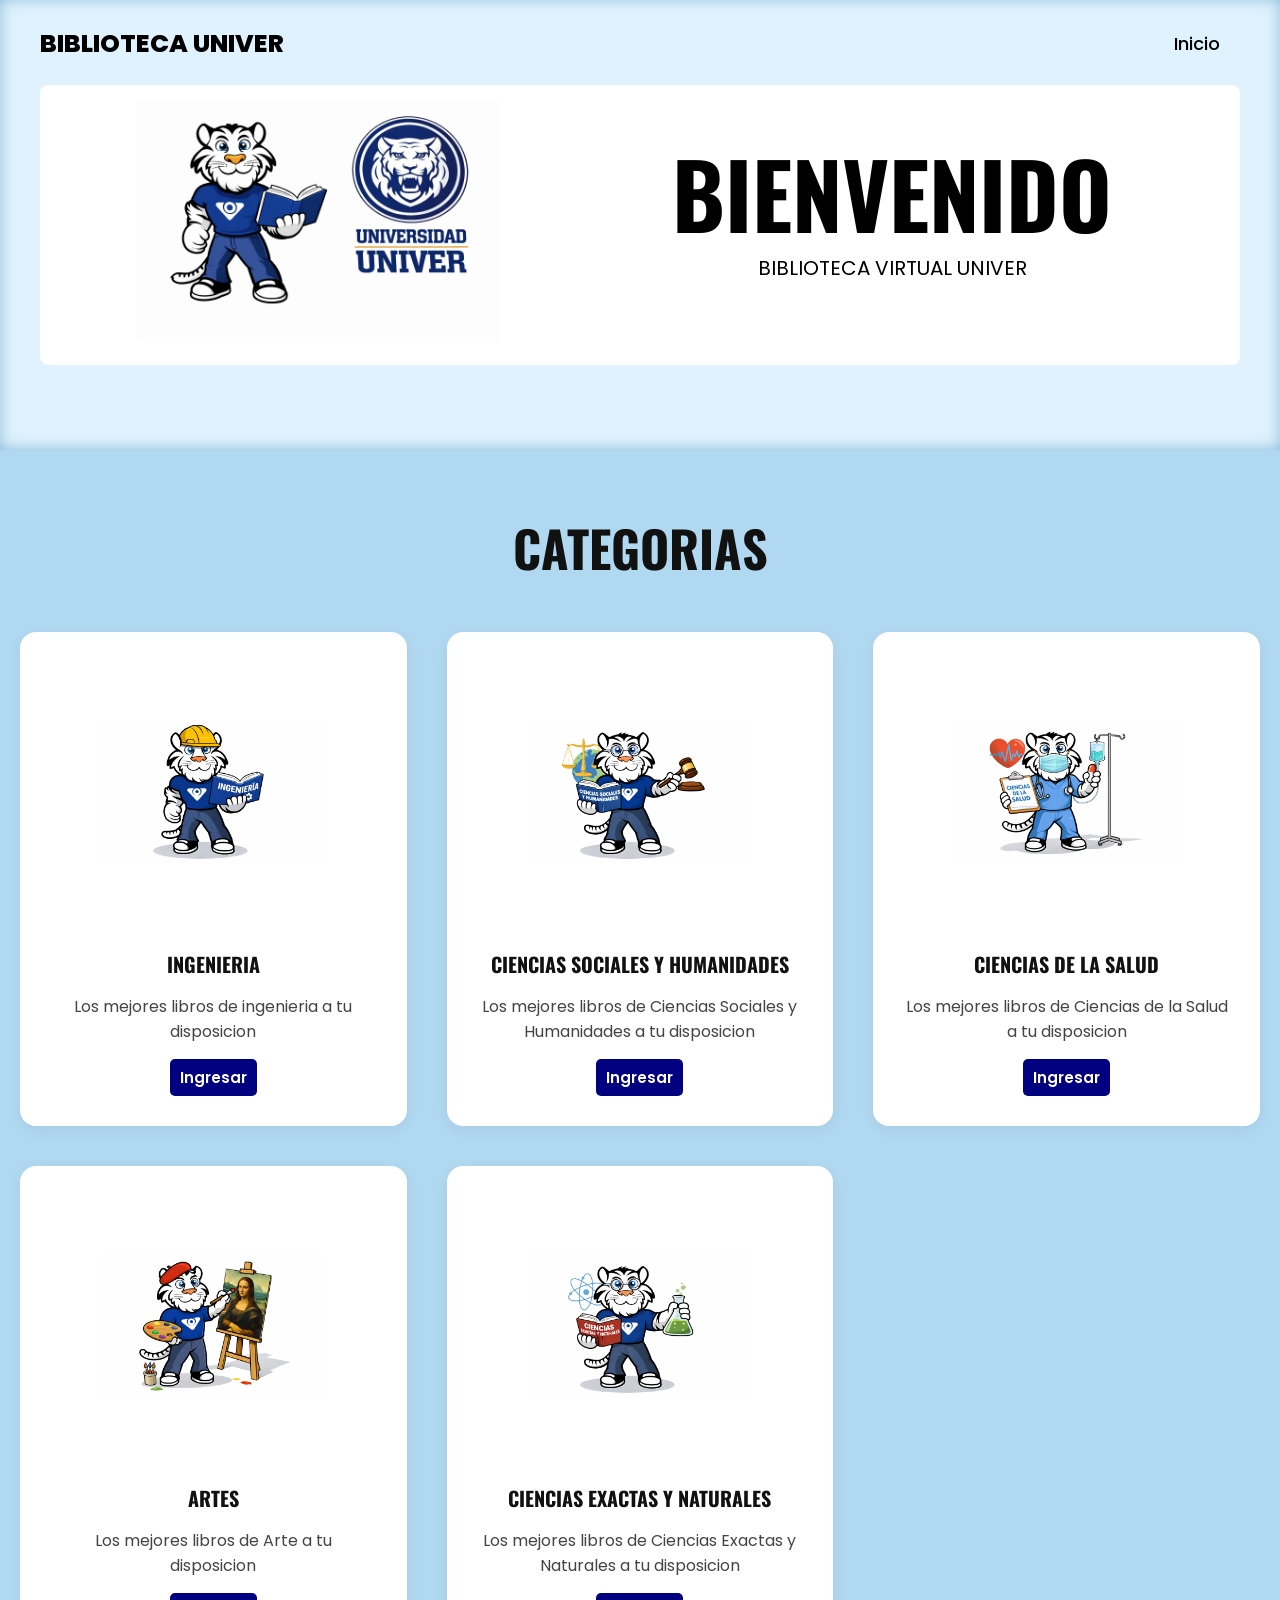
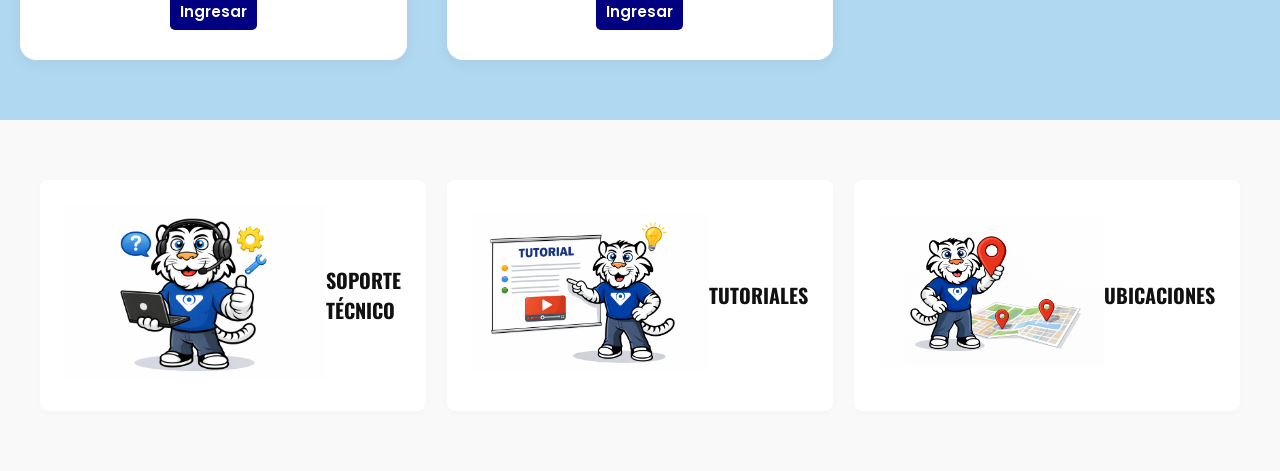
==== index.html @ adbd1c43 "cambio de carpetas" ====
<!DOCTYPE html>
<html lang="es">
<head>
    <meta charset="UTF-8">
    <meta http-equiv="X-UA-Compatible" content="IE=edge">
    <meta name="viewport" content="width=device-width, initial-scale=1.0">
    <title>Biblioteca Virtual Univer</title>
    <link rel="stylesheet" href="style.css">
</head>
<body>

    <header class="header">

       <div class="menu container"> 
             <a href="#" class="logo">Biblioteca Univer</a>
             <input type="checkbox" id="menu" />
             <label for="menu"></label>
            <nav class="navbar">
                <ul>
                    <li><a href="index.html">Inicio</a></li>
                </ul>
            </nav>
         </div>

         <div class="header-content container">
             <div class="header-img">
                <img src="images/right.jpeg" alt="">
             </div>  
             <div class="header-txt">
                    <h1>Bienvenido</h1>
                    <p>Biblioteca Virtual Univer</p>
             </div>
         </div>
    </header>

    <main class="products-container" id="lista-1">

        <h2>Categorias</h2>

        <div class="product-content">

            <div class="product">
                <img src="images/1.png">
                <div class="product-txt">
                    <h3>Ingenieria</h3>
                    <p>Los mejores libros de ingenieria a tu disposicion</p>
                    <a href="bibliotecaUniver/Ingenieria/index.html" class="agregar-carrito btn-2" data-id="1">Ingresar</a>
                </div>
            </div>
            <div class="product">
                <img src="images/2.png">
                <div class="product-txt">
                    <h3>Ciencias Sociales y Humanidades</h3>
                    <p>Los mejores libros de Ciencias Sociales y Humanidades a tu disposicion</p>                   
                    <a href="bibliotecaUniver/Humanidades/index.html" class="agregar-carrito btn-2" data-id="2">Ingresar</a>
                </div>
            </div>
            <div class="product">
                <img src="images/3.png">
                <div class="product-txt">
                    <h3>Ciencias de la Salud</h3>
                    <p>Los mejores libros de Ciencias de la Salud a tu disposicion</p>                   
                    <a href="bibliotecaUniver/Salud/index.html" class="agregar-carrito btn-2" data-id="3">Ingresar</a>
                </div>
            </div>
            <div class="product">
                <img src="images/4.png">
                <div class="product-txt">
                    <h3>Artes</h3>
                    <p>Los mejores libros de Arte a tu disposicion</p>                   
                    <a href="bibliotecaUniver/Artes/index.html" class="agregar-carrito btn-2" data-id="4">Ingresar</a>
                </div>
            </div>
            <div class="product">
                <img src="images/5.png">
                <div class="product-txt">
                    <h3>Ciencias Exactas y Naturales</h3>
                    <p>Los mejores libros de Ciencias Exactas y Naturales a tu disposicion</p>
                    
                    <a href="./bibliotecaUniver/Ciencias Naturales/index.html" class="agregar-carrito btn-2" data-id="5">Ingresar</a>
                </div>
            </div>

        </div>

    </main>

    <section class="icons container">

        <div class="icon-1">
            <div class="icon-img">
                <img src="images/i1.png" alt="">

            </div>
        <div class="icon-txt">
            <h3>Soporte Técnico</h3>
            <p>              
            </p>
        </div>

        </div>

         <div class="icon-1">
            <div class="icon-img">
                <img src="images/i2.png" alt="">

            </div>
        <div class="icon-txt">
            <h3>Tutoriales</h3>
            <p>
            </p>
        </div>

        </div>

         <div class="icon-1">
            <div class="icon-img">
                <img src="images/i3.png" alt="">

            </div>
        <div class="icon-txt">
            <h3>Ubicaciones</h3>
            <p>
            </p>
        </div>

        </div>

    </section>
   
    
    <script src="script.js"></script>
</body>
</html>
---- style.css ----
@import url('https://fonts.googleapis.com/css2?family=Oswald:wght@300;400;700&family=Poppins:ital,wght@0,100;0,200;0,300;0,400;0,500;0,600;0,700;0,800;0,900;1,100;1,200;1,300;1,400;1,500;1,600;1,700;1,800;1,900&display=swap');

* {
    margin: 0;
    padding: 0;
    box-sizing: border-box;
    text-decoration: none;
    list-style: none;
}

:root {
    --fondo: #dff2fd;
    --fondoacent: #b0d8f0;
}

body {
    font-family: 'Poppins', sans-serif;
    background-color: #f9f9f9;
}

img {
    max-width: 100%;
    height: auto;
}

.container {
    max-width: 1200px;
    margin: 0 auto;
    padding: 0 20px; /* Previene que el contenido toque los bordes físicos en pantallas medianas */
}

h2 {
    padding-bottom: 8px;
}

/* ==========================================================================
   HEADER & NAVBAR
   ========================================================================== */
.header {
    display: flex;
    align-items: center;
    min-height: 50vh;
    background-color: var(--fondo);
    padding: 70px 0;
    box-shadow: inset 0px -1px 15px 0px #8dbedb;
    position: relative;
}

.menu {
    position: absolute;
    top: 0;
    left: 0;
    right: 0;
    display: flex;
    align-items: center;
    justify-content: space-between;
    padding: 20px 0;
    z-index: 100;
}

.logo {
    font-size: 25px;
    color: black;
    text-transform: uppercase;
    font-weight: 800;
}

.menu .navbar ul {
    display: flex;
}

.menu .navbar ul li {
    position: relative;
}

.menu .navbar ul li a {
    font-size: 18px;
    padding: 10px 20px;
    color: black;
    display: block;
    font-weight: 500;
}

#menu {
    display: none;
}

.menu-icono {
    width: 25px;
}

/* Estilo responsivo para el disparador del menú */
.menu label {
    cursor: pointer;
    display: none;
    font-size: 30px;
    color: black;
    line-height: 1;
}

/* Inyecta el símbolo de hamburguesa de forma limpia en el label vacío */
.menu label::after {
    content: "\2630";
}

/* ==========================================================================
   CARRITO / SUBMENU (PRESERVADO)
   ========================================================================== */
.submenu {
   position: relative;
}

.submenu #carrito { 
    display: none;
}

.submenu:hover #carrito {
    display: block;
    position: absolute;
    right: 0;
    backdrop-filter: blur(10px);
    top: 100%;
    z-index: 1;
    background-color: blanchedalmond;
    padding: 20px;
    min-width: 400px;
}

table {
    width: 100%;
}

th, td {
    color: #FFFFFF;
}

.borrar {
    background-color: black;
    border-radius: 50%;
    padding: 5px 10px;
    text-decoration: none;
    color: #FFFFFF;
    font-weight: 800;
    cursor: pointer;
}

/* ==========================================================================
   HERO / HEADER CONTENT
   ========================================================================== */
.header-content {
    display: flex;
    justify-content: space-between;
    align-items: center;
    flex: 1;
    padding: 16px 96px;
    border-radius: 8px;
    background-color: #FFFFFF;
    width: 100%;
}

.header-img {
    flex-basis: 36%;
    text-align: center;
}

.header-txt {
    flex-basis: 50%;
    text-align: center;
}

.header-txt h1 {
    font-size: 90px;
    text-transform: uppercase;
    line-height: 1;
    color: black;
    font-family: 'Oswald', sans-serif;
    margin-bottom: 15px;
}

.header-txt p {
    font-size: 20px;
    text-transform: uppercase;
    margin-bottom: 20px;
}

.btn-1 {
    display: inline-block;
    padding: 11px 25px;
    background-color: black;
    color: #FFFFFF;
    border-radius: 5px;
}

/* ==========================================================================
   OFERTAS
   ========================================================================== */
.ofert {
    padding: 20px 0 0 0;
    display: flex;
    justify-content: space-between;
}

.ofert-1 { 
    display: flex;
    align-items: center;
    flex-basis: calc(33.3% - 15px);
    background-color: #f5f5f5;
    padding: 35px;
}

.ofert-img {
    flex-basis: 50%;
    margin-right: 15px; 
}

.ofert-img img {
    width: 250px;
}

.ofert-txt {
    flex-basis: 50%;
    text-align: center;
}

.ofert-txt h3 {
    color: black;
    font-family: 'Oswald', sans-serif;
    font-size: 25px;
    text-transform: uppercase;
    margin-bottom: 15px;
}

.btn-2 {
    display: inline-block;
    padding: 7px 10px;
    background-color: #000080;
    color: #FFFFFF;
    border-radius: 5px;
    font-size: 15px;
    font-weight: 600;
    transition: background-color 0.2s ease-in-out;
}

.btn-2:hover {
    background-color: #00004d;
}

/* ==========================================================================
   PRODUCTOS / CATEGORIAS
   ========================================================================== */
.products-container {
     padding: 60px 20px;
     text-align: center;
     background-color: var(--fondoacent);
}

.products-container h2 {
    color: #111111;
    font-family: 'Oswald', sans-serif;
    font-size: 50px;
    text-transform: uppercase;
    margin-bottom: 40px;
}

.product-content {
    display: grid;
    grid-template-columns: repeat(3, 1fr);
    gap: 40px;
}

.product {
    text-align: center;
    padding: 30px;
    background-color: #FFFFFF;
    border-radius: 16px;
    box-shadow: 0 4px 15px rgba(0, 0, 0, 0.05);
    transition: transform 0.3s ease;
}

.product:hover {
    transform: translateY(-5px);
}

.product img {
    width: 100%;
    max-width: 220px;
    height: 260px;
    object-fit: contain; /* Mantiene la proporción de los libros sin cortarlos */
    margin-bottom: 20px;
}

.product h3 {
    font-size: 20px;
    color: #111111;
    font-family: 'Oswald', sans-serif;
    text-transform: uppercase;
    margin-bottom: 15px;
}

.product p, .precio {
    font-size: 16px;
    color: #444444;
    margin-bottom: 15px;
}

.precio {
     font-weight: 800;
}

/* ==========================================================================
   INFO ICONS, BLOG & FOOTER
   ========================================================================== */
.icons {
    padding: 60px 0;
    display: flex;
    justify-content: space-between;
    gap: 20px;
}

.icon-1 {
    flex-basis: calc(33.3% - 14px);
    display: flex;
    align-items: center;
    justify-content: space-between;
    padding: 25px;
    background-color: #FFFFFF;
    border-radius: 8px;
    box-shadow: 0 2px 10px rgba(0,0,0,0.02);
}

.icon-txt h3 {
    font-size: 20px;
    color: #111111;
    font-family: 'Oswald', sans-serif;
    text-transform: uppercase;
}

.icon-txt p {
    font-size: 16px;
    color: #111111;
}

.blog {
    display: flex;
    justify-content: space-between;
    padding-bottom: 100px;
    gap: 20px;
}

.blog-1 {
    flex-basis: calc(33.3% - 14px);
}

.blog-1 img {
    margin-bottom: 20px;
    border-radius: 8px;
}

.blog-1 h3 {
    font-size: 20px;
    color: #111111;
    font-family: 'Oswald', sans-serif;
    text-transform: uppercase;
    margin-bottom: 15px;
}

.blog-1 p {
    font-size: 16px;
    color: #111111;
}

.footer {
    padding: 50px 0;
    background-color: #111111;
}

.footer-content {
    display: flex;
    justify-content: space-between;
}

.link h3 {
    font-size: 18px;
    color: #FFFFFF;
    font-family: 'Oswald', sans-serif;
    text-transform: uppercase;
    margin-bottom: 20px;
}

.link a {
    font-size: 16px;
    color: #dcdcdc;
    display: block;
    margin-bottom: 10px;
}

/* ==========================================================================
   DISEÑO RESPONSIVO (MEDIA QUERIES)
   ========================================================================== */
@media (max-width: 991px) { 
    .menu {
        padding: 20px;
        position: relative;
        background-color: var(--fondo);
    }

    .menu label {
        display: block; /* Revela el botón de menú hamburguesa */
    }

    .menu .navbar {
        position: absolute;
        top: 100%;
        left: 0;
        right: 0;
        background-color: #181818;
        display: none;
        z-index: 200;
        box-shadow: 0 4px 10px rgba(0,0,0,0.15);
    }

    .menu .navbar ul {
        flex-direction: column;
    }

    .menu .navbar ul li {
        width: 100%;
    }

    .menu .navbar ul li a {
        color: #FFFFFF;
        padding: 15px 20px;
        border-bottom: 1px solid #282828;
    }

    #menu:checked ~ .navbar {
        display: block; /* Despliega el menú al dar clic */
    }

    .logo {
        display: none;
    }

    .submenu:hover #carrito {
        min-width: 100%;
    }

    .header {
        min-height: auto;
        padding: 40px 0;
    }

    .header-content {
        padding: 40px 20px;
        flex-direction: column;
        gap: 20px;
    }

    .header-img {
        display: none;
    }

    .header-txt {
        flex-basis: 100%;
        text-align: center;
    }

    .header-txt h1 {
        font-size: 55px;
    }

    .ofert {
        padding: 20px;
        flex-direction: column;
        gap: 20px;
    }

    .ofert-1 {
        margin-bottom: 0;
        width: 100%;
    }

    .product-content {
        grid-template-columns: repeat(2, 1fr); /* 2 columnas en tablet se ve balanceado */
        gap: 25px;
    }

    .product img {
        width: 100%;
        max-width: 180px;
        height: 220px;
    }

    .icons {
        padding: 30px 20px;
        flex-direction: column;
        gap: 20px;
    }

    .icon-1 {
        margin-bottom: 0;
        width: 100%;
    }

    .blog {
        padding: 20px;
        flex-direction: column;
        gap: 30px;
    }

    .blog-1 {
        margin-bottom: 0;
        width: 100%;
    }

    .footer-content {
        flex-direction: column;
        text-align: center;
        gap: 30px;
    }
}

@media (max-width: 650px) {
    .product-content {
        grid-template-columns: 1fr; /* 1 sola columna para pantallas compactas de celulares */
    }
}
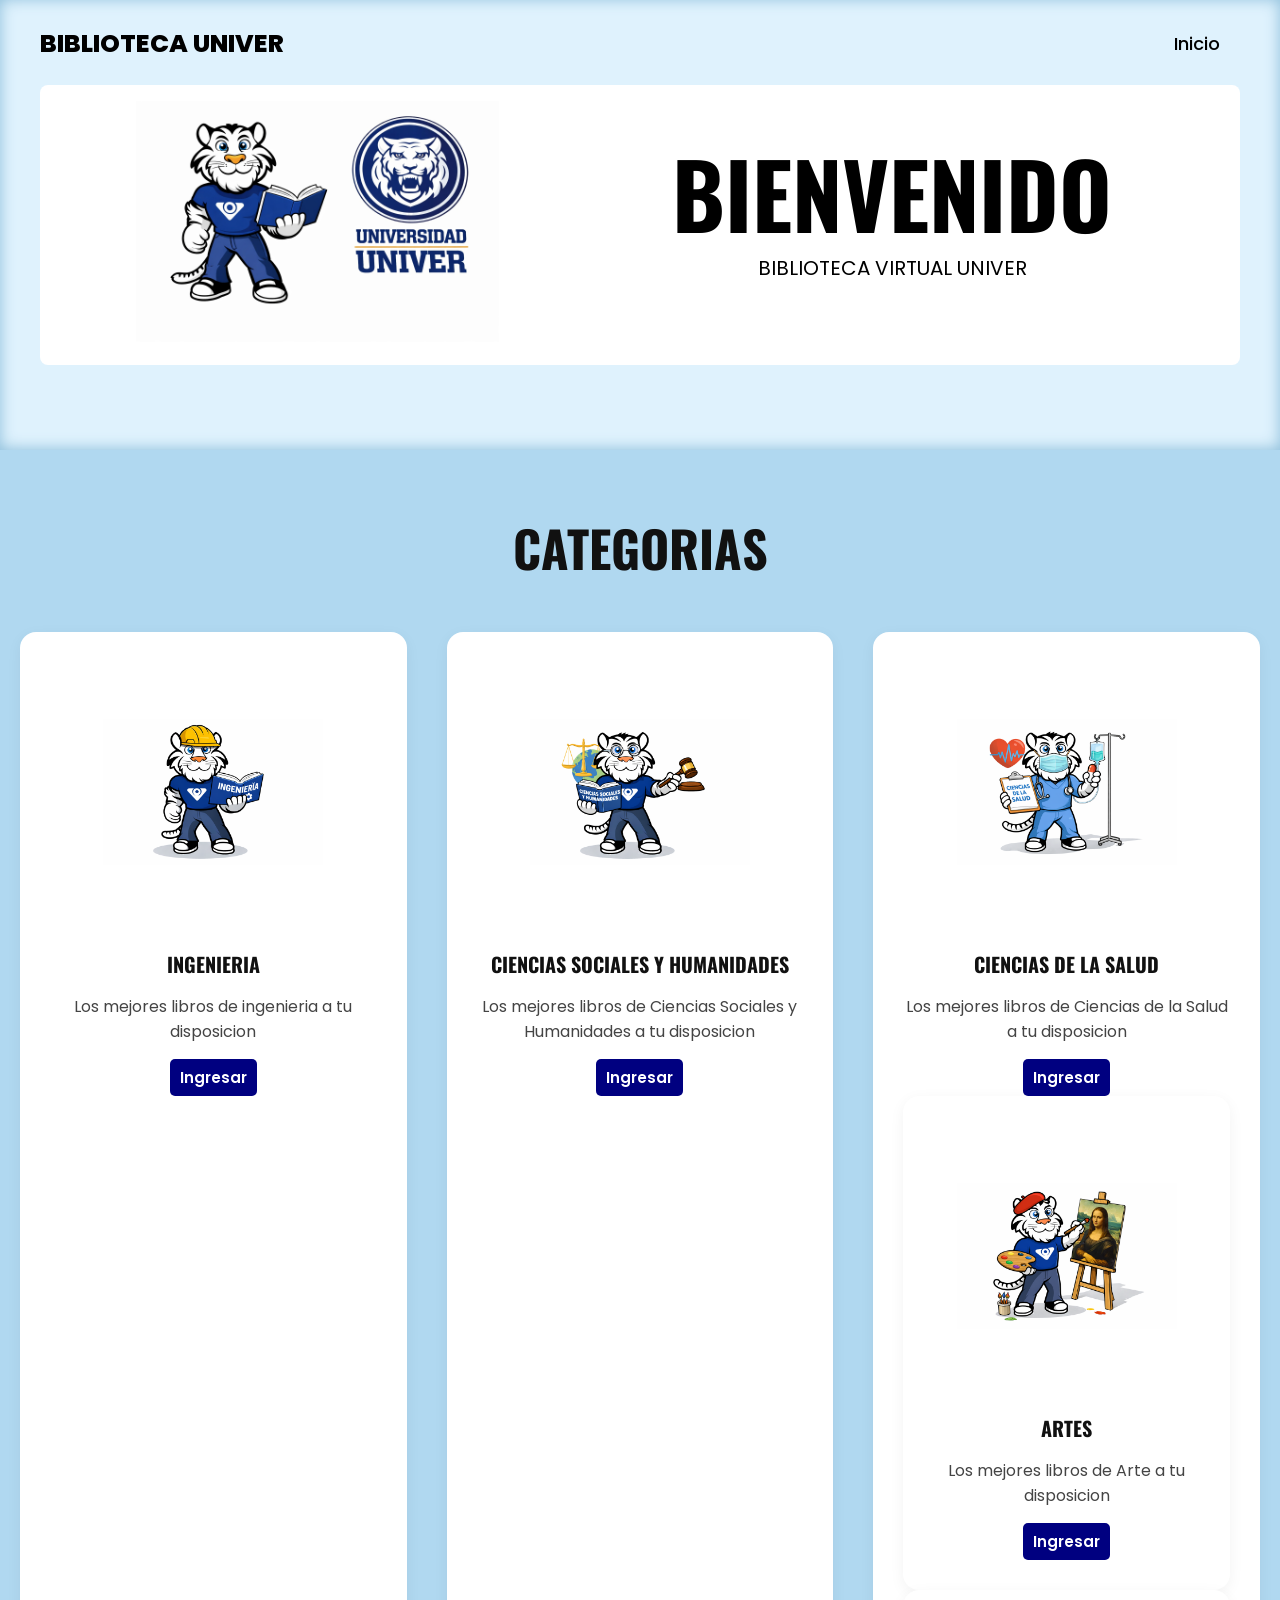
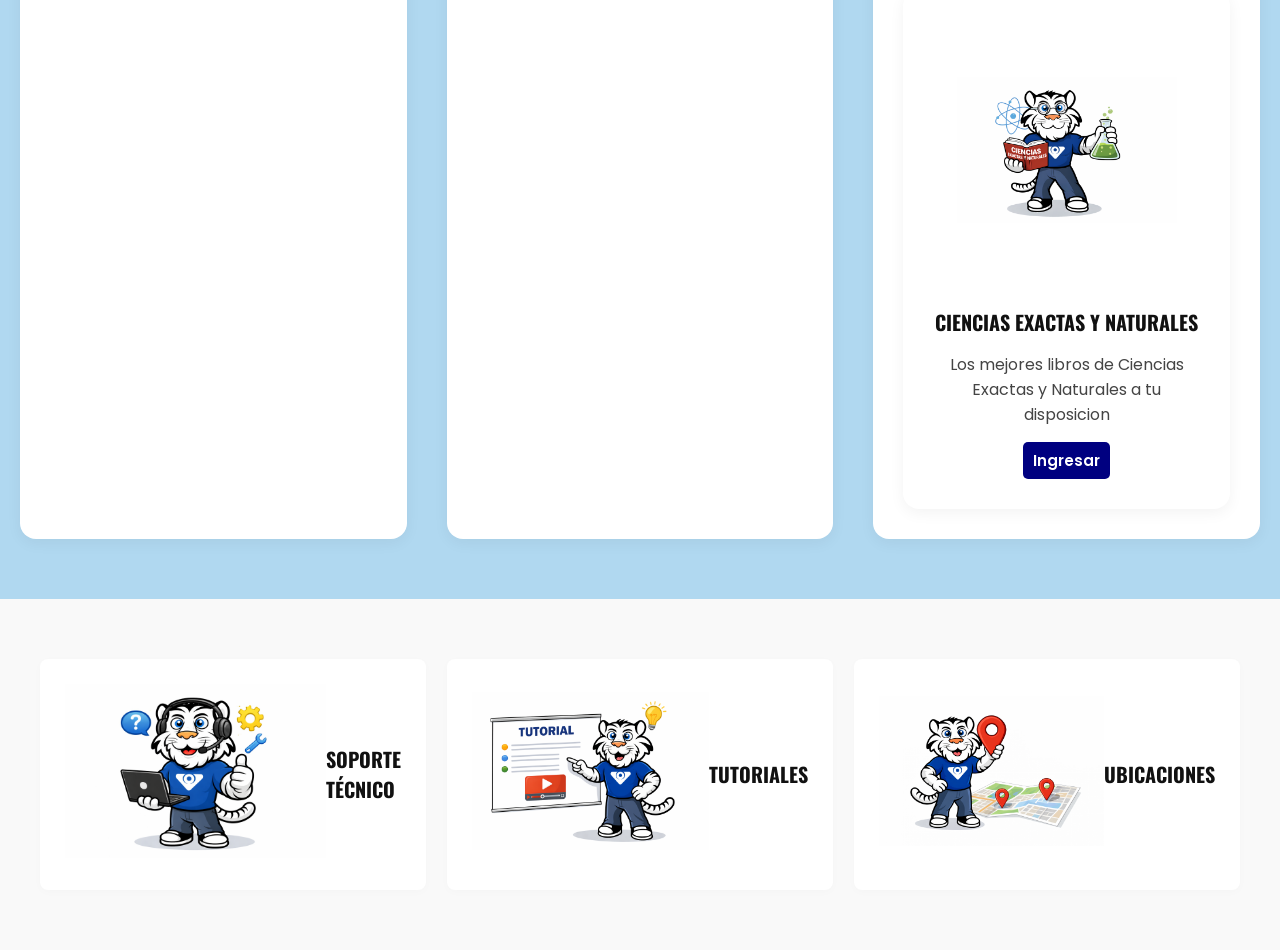
==== commit 3fc2175e: "cambio de nombre index a todas  las subcarpetas" ====
--- a/index.html
+++ b/index.html
@@ -44,7 +44,7 @@
                 <div class="product-txt">
                     <h3>Ingenieria</h3>
                     <p>Los mejores libros de ingenieria a tu disposicion</p>
-                    <a href="bibliotecaUniver/Ingenieria/index.html" class="agregar-carrito btn-2" data-id="1">Ingresar</a>
+                    <a href="./Ingenieria/ingenieria.html" class="agregar-carrito btn-2" data-id="1">Ingresar</a>
                 </div>
             </div>
             <div class="product">
@@ -52,7 +52,7 @@
                 <div class="product-txt">
                     <h3>Ciencias Sociales y Humanidades</h3>
                     <p>Los mejores libros de Ciencias Sociales y Humanidades a tu disposicion</p>                   
-                    <a href="bibliotecaUniver/Humanidades/index.html" class="agregar-carrito btn-2" data-id="2">Ingresar</a>
+                    <a href="./Humanidades/humanidades.html" class="agregar-carrito btn-2" data-id="2">Ingresar</a>
                 </div>
             </div>
             <div class="product">
@@ -60,15 +60,14 @@
                 <div class="product-txt">
                     <h3>Ciencias de la Salud</h3>
                     <p>Los mejores libros de Ciencias de la Salud a tu disposicion</p>                   
-                    <a href="bibliotecaUniver/Salud/index.html" class="agregar-carrito btn-2" data-id="3">Ingresar</a>
-                </div>
+                    <a href="./Salud/salud.html" class="agregar-carrito btn-2" data-id="3">Ingresar</a>
             </div>
             <div class="product">
                 <img src="images/4.png">
                 <div class="product-txt">
                     <h3>Artes</h3>
                     <p>Los mejores libros de Arte a tu disposicion</p>                   
-                    <a href="bibliotecaUniver/Artes/index.html" class="agregar-carrito btn-2" data-id="4">Ingresar</a>
+                    <a href="./Artes/Artes.html" class="agregar-carrito btn-2" data-id="4">Ingresar</a>
                 </div>
             </div>
             <div class="product">
@@ -77,7 +76,7 @@
                     <h3>Ciencias Exactas y Naturales</h3>
                     <p>Los mejores libros de Ciencias Exactas y Naturales a tu disposicion</p>
                     
-                    <a href="./bibliotecaUniver/Ciencias Naturales/index.html" class="agregar-carrito btn-2" data-id="5">Ingresar</a>
+                    <a href="./cienciasNaturales/cNaturales.html" class="agregar-carrito btn-2" data-id="5">Ingresar</a>
                 </div>
             </div>
 
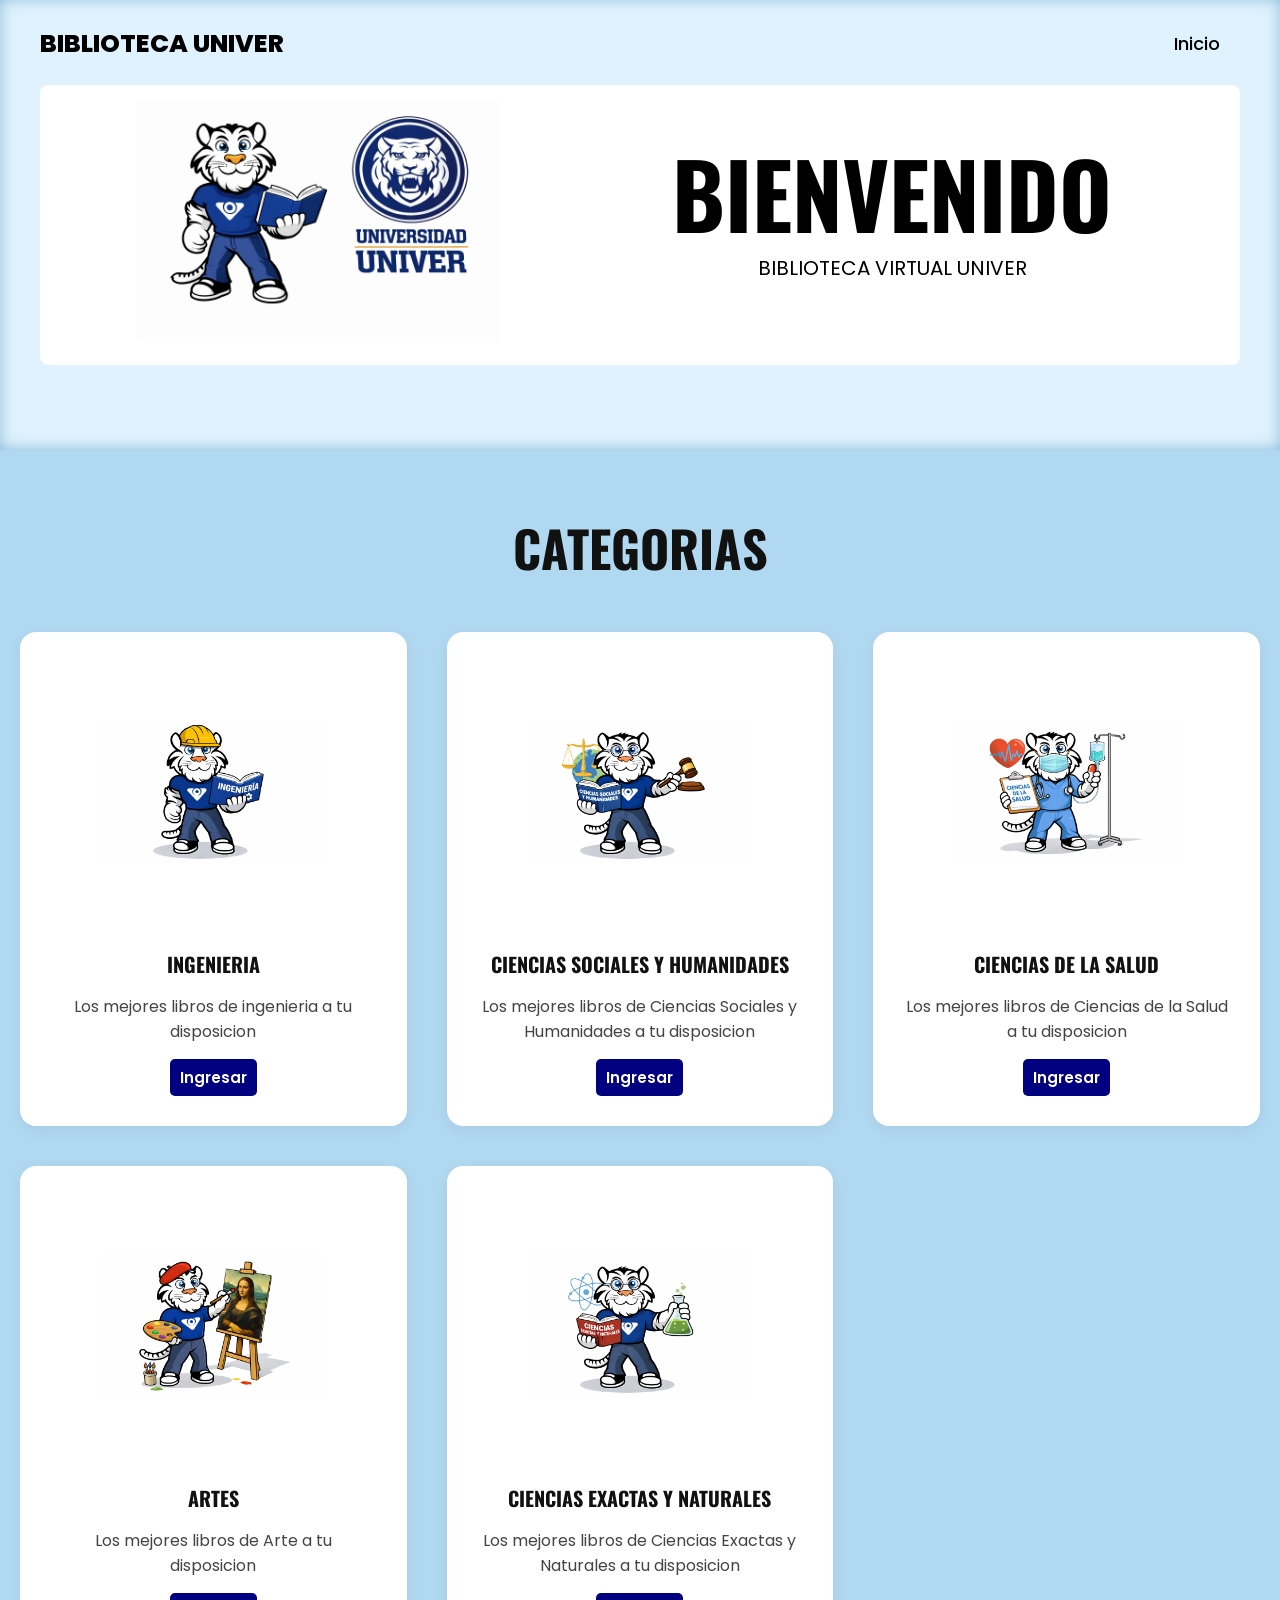
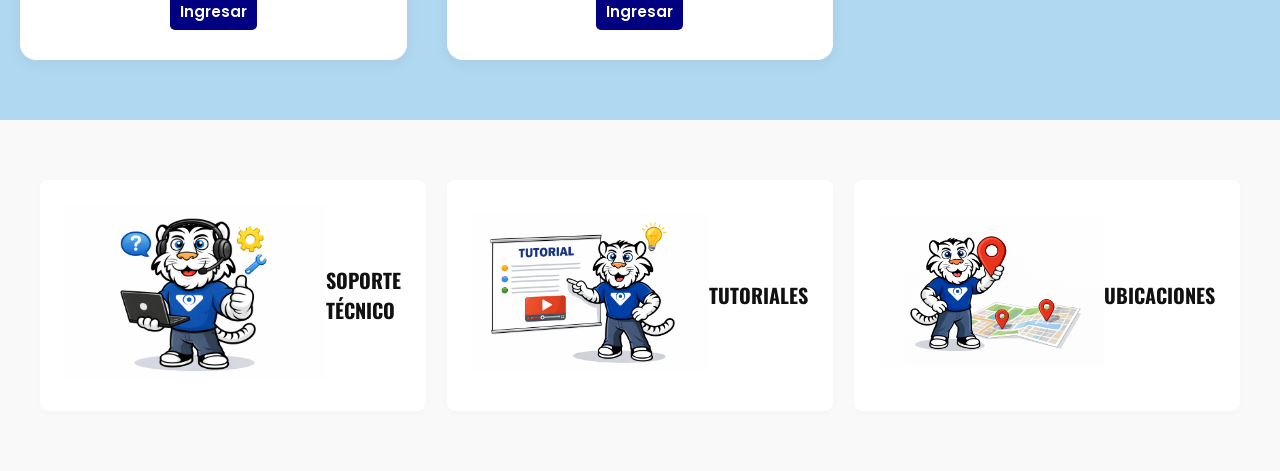
==== commit 61d24aa5: "agregar un div" ====
--- a/index.html
+++ b/index.html
@@ -47,6 +47,7 @@
                     <a href="./Ingenieria/ingenieria.html" class="agregar-carrito btn-2" data-id="1">Ingresar</a>
                 </div>
             </div>
+            
             <div class="product">
                 <img src="images/2.png">
                 <div class="product-txt">
@@ -55,13 +56,16 @@
                     <a href="./Humanidades/humanidades.html" class="agregar-carrito btn-2" data-id="2">Ingresar</a>
                 </div>
             </div>
+            
             <div class="product">
                 <img src="images/3.png">
                 <div class="product-txt">
                     <h3>Ciencias de la Salud</h3>
                     <p>Los mejores libros de Ciencias de la Salud a tu disposicion</p>                   
                     <a href="./Salud/salud.html" class="agregar-carrito btn-2" data-id="3">Ingresar</a>
+                </div>
             </div>
+
             <div class="product">
                 <img src="images/4.png">
                 <div class="product-txt">
@@ -70,12 +74,12 @@
                     <a href="./Artes/Artes.html" class="agregar-carrito btn-2" data-id="4">Ingresar</a>
                 </div>
             </div>
+
             <div class="product">
                 <img src="images/5.png">
                 <div class="product-txt">
                     <h3>Ciencias Exactas y Naturales</h3>
-                    <p>Los mejores libros de Ciencias Exactas y Naturales a tu disposicion</p>
-                    
+                    <p>Los mejores libros de Ciencias Exactas y Naturales a tu disposicion</p>                    
                     <a href="./cienciasNaturales/cNaturales.html" class="agregar-carrito btn-2" data-id="5">Ingresar</a>
                 </div>
             </div>
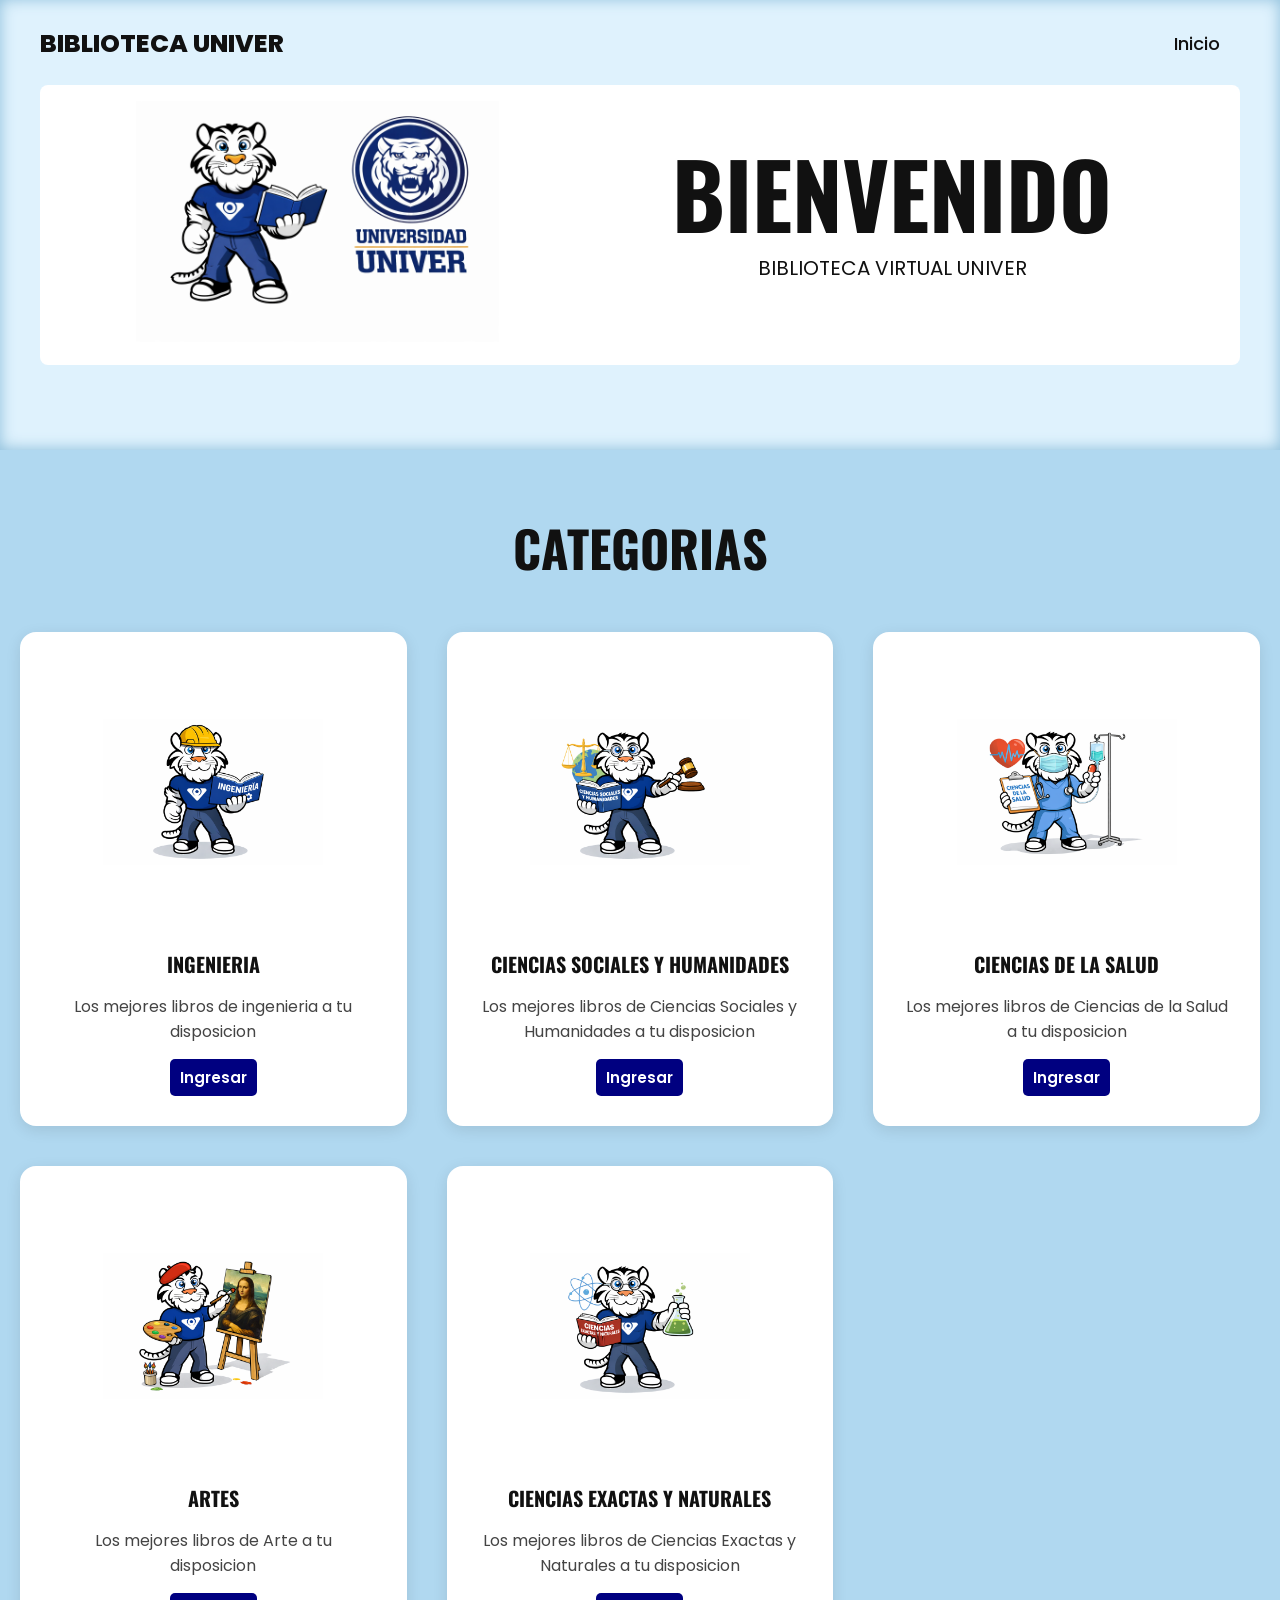
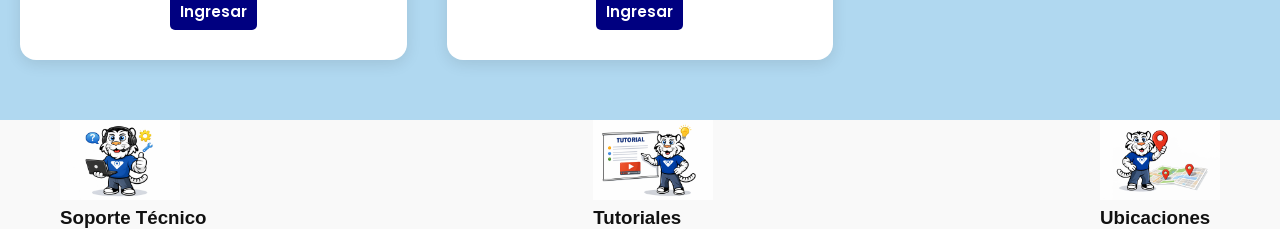
==== commit f05ce3cb: "estructura de archivos unificando" ====
--- a/index.html
+++ b/index.html
@@ -24,7 +24,7 @@
 
          <div class="header-content container">
              <div class="header-img">
-                <img src="images/right.jpeg" alt="">
+                <img src="assets/right.jpeg" alt="">
              </div>  
              <div class="header-txt">
                     <h1>Bienvenido</h1>
@@ -40,16 +40,16 @@
         <div class="product-content">
 
             <div class="product">
-                <img src="images/1.png">
+                <img src="assets/1.png">
                 <div class="product-txt">
                     <h3>Ingenieria</h3>
                     <p>Los mejores libros de ingenieria a tu disposicion</p>
                     <a href="./Ingenieria/ingenieria.html" class="agregar-carrito btn-2" data-id="1">Ingresar</a>
                 </div>
             </div>
-            
+
             <div class="product">
-                <img src="images/2.png">
+                <img src="assets/2.png">
                 <div class="product-txt">
                     <h3>Ciencias Sociales y Humanidades</h3>
                     <p>Los mejores libros de Ciencias Sociales y Humanidades a tu disposicion</p>                   
@@ -58,7 +58,7 @@
             </div>
             
             <div class="product">
-                <img src="images/3.png">
+                <img src="assets/3.png">
                 <div class="product-txt">
                     <h3>Ciencias de la Salud</h3>
                     <p>Los mejores libros de Ciencias de la Salud a tu disposicion</p>                   
@@ -67,7 +67,7 @@
             </div>
 
             <div class="product">
-                <img src="images/4.png">
+                <img src="assets/4.png">
                 <div class="product-txt">
                     <h3>Artes</h3>
                     <p>Los mejores libros de Arte a tu disposicion</p>                   
@@ -76,7 +76,7 @@
             </div>
 
             <div class="product">
-                <img src="images/5.png">
+                <img src="assets/5.png">
                 <div class="product-txt">
                     <h3>Ciencias Exactas y Naturales</h3>
                     <p>Los mejores libros de Ciencias Exactas y Naturales a tu disposicion</p>                    
@@ -92,7 +92,7 @@
 
         <div class="icon-1">
             <div class="icon-img">
-                <img src="images/i1.png" alt="">
+                <img src="assets/i1.png" alt="">
 
             </div>
         <div class="icon-txt">
@@ -105,7 +105,7 @@
 
          <div class="icon-1">
             <div class="icon-img">
-                <img src="images/i2.png" alt="">
+                <img src="assets/i2.png" alt="">
 
             </div>
         <div class="icon-txt">
@@ -118,7 +118,7 @@
 
          <div class="icon-1">
             <div class="icon-img">
-                <img src="images/i3.png" alt="">
+                <img src="assets/i3.png" alt="">
 
             </div>
         <div class="icon-txt">
@@ -131,7 +131,5 @@
 
     </section>
    
-    
-    <script src="script.js"></script>
 </body>
 </html>
--- a/style.css
+++ b/style.css
@@ -1,3 +1,4 @@
+/* Importación de tipografías */
 @import url('https://fonts.googleapis.com/css2?family=Oswald:wght@300;400;700&family=Poppins:ital,wght@0,100;0,200;0,300;0,400;0,500;0,600;0,700;0,800;0,900;1,100;1,200;1,300;1,400;1,500;1,600;1,700;1,800;1,900&display=swap');
 
 * {
@@ -8,14 +9,31 @@
     list-style: none;
 }
 
+/* ==========================================================================
+   VARIABLES GLOBALES DE COLOR
+   ========================================================================== */
 :root {
     --fondo: #dff2fd;
     --fondoacent: #b0d8f0;
+    --primario: #000080; /* Azul marino usado en botones y textos de los libros */
+    --secundario: #111111; /* Negro para textos generales y títulos */
+    --blanco: #FFFFFF;
+    --sombra: rgba(0, 0, 0, 0.1);
+    --sombra-fuerte: rgba(0, 0, 0, 0.4); /* Usado en el carrusel 3D */
+}
+
+/* ==========================================================================
+   ESTILOS BASE
+   ========================================================================== */
+html, body {
+    position: relative;
+    height: 100%;
 }
 
 body {
     font-family: 'Poppins', sans-serif;
     background-color: #f9f9f9;
+    color: var(--secundario);
 }
 
 img {
@@ -26,7 +44,7 @@
 .container {
     max-width: 1200px;
     margin: 0 auto;
-    padding: 0 20px; /* Previene que el contenido toque los bordes físicos en pantallas medianas */
+    padding: 0 20px;
 }
 
 h2 {
@@ -34,7 +52,7 @@
 }
 
 /* ==========================================================================
-   HEADER & NAVBAR
+   HEADER & NAVBAR (Página Principal)
    ========================================================================== */
 .header {
     display: flex;
@@ -60,7 +78,7 @@
 
 .logo {
     font-size: 25px;
-    color: black;
+    color: var(--secundario);
     text-transform: uppercase;
     font-weight: 800;
 }
@@ -76,7 +94,7 @@
 .menu .navbar ul li a {
     font-size: 18px;
     padding: 10px 20px;
-    color: black;
+    color: var(--secundario);
     display: block;
     font-weight: 500;
 }
@@ -89,59 +107,16 @@
     width: 25px;
 }
 
-/* Estilo responsivo para el disparador del menú */
 .menu label {
     cursor: pointer;
     display: none;
     font-size: 30px;
-    color: black;
+    color: var(--secundario);
     line-height: 1;
 }
 
-/* Inyecta el símbolo de hamburguesa de forma limpia en el label vacío */
 .menu label::after {
     content: "\2630";
-}
-
-/* ==========================================================================
-   CARRITO / SUBMENU (PRESERVADO)
-   ========================================================================== */
-.submenu {
-   position: relative;
-}
-
-.submenu #carrito { 
-    display: none;
-}
-
-.submenu:hover #carrito {
-    display: block;
-    position: absolute;
-    right: 0;
-    backdrop-filter: blur(10px);
-    top: 100%;
-    z-index: 1;
-    background-color: blanchedalmond;
-    padding: 20px;
-    min-width: 400px;
-}
-
-table {
-    width: 100%;
-}
-
-th, td {
-    color: #FFFFFF;
-}
-
-.borrar {
-    background-color: black;
-    border-radius: 50%;
-    padding: 5px 10px;
-    text-decoration: none;
-    color: #FFFFFF;
-    font-weight: 800;
-    cursor: pointer;
 }
 
 /* ==========================================================================
@@ -154,7 +129,7 @@
     flex: 1;
     padding: 16px 96px;
     border-radius: 8px;
-    background-color: #FFFFFF;
+    background-color: var(--blanco);
     width: 100%;
 }
 
@@ -172,7 +147,7 @@
     font-size: 90px;
     text-transform: uppercase;
     line-height: 1;
-    color: black;
+    color: var(--secundario);
     font-family: 'Oswald', sans-serif;
     margin-bottom: 15px;
 }
@@ -186,55 +161,74 @@
 .btn-1 {
     display: inline-block;
     padding: 11px 25px;
-    background-color: black;
-    color: #FFFFFF;
+    background-color: var(--secundario);
+    color: var(--blanco);
     border-radius: 5px;
 }
 
 /* ==========================================================================
-   OFERTAS
-   ========================================================================== */
-.ofert {
-    padding: 20px 0 0 0;
-    display: flex;
-    justify-content: space-between;
-}
-
-.ofert-1 { 
-    display: flex;
-    align-items: center;
-    flex-basis: calc(33.3% - 15px);
-    background-color: #f5f5f5;
-    padding: 35px;
-}
-
-.ofert-img {
-    flex-basis: 50%;
-    margin-right: 15px; 
-}
-
-.ofert-img img {
-    width: 250px;
-}
-
-.ofert-txt {
-    flex-basis: 50%;
+   PRODUCTOS / CATEGORIAS (Grid del Inicio)
+   ========================================================================== */
+.products-container {
+     padding: 60px 20px;
+     text-align: center;
+     background-color: var(--fondoacent);
+}
+
+.products-container h2 {
+    color: var(--secundario);
+    font-family: 'Oswald', sans-serif;
+    font-size: 50px;
+    text-transform: uppercase;
+    margin-bottom: 40px;
+}
+
+.product-content {
+    display: grid;
+    grid-template-columns: repeat(3, 1fr);
+    gap: 40px;
+}
+
+.product {
     text-align: center;
-}
-
-.ofert-txt h3 {
-    color: black;
+    padding: 30px;
+    background-color: var(--blanco);
+    border-radius: 16px;
+    box-shadow: 0 4px 15px var(--sombra);
+    transition: transform 0.3s ease;
+}
+
+.product:hover {
+    transform: translateY(-5px);
+}
+
+.product img {
+    width: 100%;
+    max-width: 220px;
+    height: 260px;
+    object-fit: contain;
+    margin-bottom: 20px;
+}
+
+.product h3 {
+    font-size: 20px;
+    color: var(--secundario);
     font-family: 'Oswald', sans-serif;
-    font-size: 25px;
-    text-transform: uppercase;
+    text-transform: uppercase;
+    margin-bottom: 15px;
+}
+
+.product p {
+    font-size: 16px;
+    color: #444444;
     margin-bottom: 15px;
 }
 
 .btn-2 {
     display: inline-block;
     padding: 7px 10px;
-    background-color: #000080;
-    color: #FFFFFF;
+    background-color: var(--primario);
+    color: var(--blanco);
     border-radius: 5px;
     font-size: 15px;
     font-weight: 600;
@@ -242,156 +236,102 @@
 }
 
 .btn-2:hover {
-    background-color: #00004d;
-}
-
-/* ==========================================================================
-   PRODUCTOS / CATEGORIAS
-   ========================================================================== */
-.products-container {
-     padding: 60px 20px;
-     text-align: center;
-     background-color: var(--fondoacent);
-}
-
-.products-container h2 {
-    color: #111111;
-    font-family: 'Oswald', sans-serif;
-    font-size: 50px;
-    text-transform: uppercase;
+    background-color: #00004d; /* Azul más oscuro al pasar el mouse */
+}
+
+/* ==========================================================================
+   CARRUSEL SWIPER 3D (Subpáginas de Materias)
+   ========================================================================== */
+.swiper {
+    width: 100%;
+    padding: 100px 0 50px 0; /* Ajustado el padding top para centrar mejor en móviles */
+}
+
+.swiper-slide {
+    width: 300px;
+    height: 500px;
+    background-color: var(--blanco);
+    box-shadow: 0 0 20px var(--sombra-fuerte);
+    padding: 40px;
+    text-align: center;
+    border-radius: 8px; /* Un ligero borde redondeado para suavizar las tarjetas 3D */
+}
+
+.icons {
+    display: flex;
+    justify-content: space-between;
+    align-items: center;
     margin-bottom: 40px;
 }
 
-.product-content {
-    display: grid;
-    grid-template-columns: repeat(3, 1fr);
-    gap: 40px;
-}
-
-.product {
-    text-align: center;
-    padding: 30px;
-    background-color: #FFFFFF;
-    border-radius: 16px;
-    box-shadow: 0 4px 15px rgba(0, 0, 0, 0.05);
-    transition: transform 0.3s ease;
-}
-
-.product:hover {
-    transform: translateY(-5px);
-}
-
-.product img {
-    width: 100%;
-    max-width: 220px;
-    height: 260px;
-    object-fit: contain; /* Mantiene la proporción de los libros sin cortarlos */
-    margin-bottom: 20px;
-}
-
-.product h3 {
+.icons i {
     font-size: 20px;
-    color: #111111;
-    font-family: 'Oswald', sans-serif;
-    text-transform: uppercase;
-    margin-bottom: 15px;
-}
-
-.product p, .precio {
-    font-size: 16px;
-    color: #444444;
-    margin-bottom: 15px;
-}
-
-.precio {
-     font-weight: 800;
-}
-
-/* ==========================================================================
-   INFO ICONS, BLOG & FOOTER
-   ========================================================================== */
-.icons {
-    padding: 60px 0;
+    color: var(--primario);
+    cursor: pointer;
+}
+
+.icons img {
+    width: 120px;
+}
+
+/* Modificamos esta clase para no chocar con el grid del inicio */
+.swiper-slide .product-content {
     display: flex;
     justify-content: space-between;
-    gap: 20px;
-}
-
-.icon-1 {
-    flex-basis: calc(33.3% - 14px);
-    display: flex;
-    align-items: center;
-    justify-content: space-between;
-    padding: 25px;
-    background-color: #FFFFFF;
-    border-radius: 8px;
-    box-shadow: 0 2px 10px rgba(0,0,0,0.02);
-}
-
-.icon-txt h3 {
-    font-size: 20px;
-    color: #111111;
-    font-family: 'Oswald', sans-serif;
-    text-transform: uppercase;
-}
-
-.icon-txt p {
-    font-size: 16px;
-    color: #111111;
-}
-
-.blog {
-    display: flex;
-    justify-content: space-between;
-    padding-bottom: 100px;
-    gap: 20px;
-}
-
-.blog-1 {
-    flex-basis: calc(33.3% - 14px);
-}
-
-.blog-1 img {
-    margin-bottom: 20px;
-    border-radius: 8px;
-}
-
-.blog-1 h3 {
-    font-size: 20px;
-    color: #111111;
-    font-family: 'Oswald', sans-serif;
-    text-transform: uppercase;
-    margin-bottom: 15px;
-}
-
-.blog-1 p {
-    font-size: 16px;
-    color: #111111;
-}
-
-.footer {
-    padding: 50px 0;
-    background-color: #111111;
-}
-
-.footer-content {
-    display: flex;
-    justify-content: space-between;
-}
-
-.link h3 {
+    align-items: flex-start; /* Evita que el texto y la imagen se estiren feo */
+}
+
+.swiper-slide .product-txt {
+    flex-basis: 50%;
+    text-align: left;
+}
+
+.swiper-slide .product-txt span {
+    font-size: 20px; /* Reducido un poco para que no rompa el diseño si el nombre es largo */
+    color: var(--primario);
+    font-weight: bold;
+    display: block; /* Asegura que baje de línea */
+    margin-bottom: 10px;
+}
+
+.swiper-slide .product-txt h3 {
     font-size: 18px;
-    color: #FFFFFF;
-    font-family: 'Oswald', sans-serif;
-    text-transform: uppercase;
-    margin-bottom: 20px;
-}
-
-.link a {
-    font-size: 16px;
-    color: #dcdcdc;
-    display: block;
+    color: var(--primario);
+    text-transform: uppercase;
     margin-bottom: 10px;
+}
+
+.swiper-slide .product-txt p {
+    font-size: 14px;
+    color: var(--secundario);
+}
+
+.swiper-slide .product-img {
+    flex-basis: 50%;
+    text-align: right;
+}
+
+.swiper-slide .product-img img {
+    width: 120px;
+    object-fit: contain;
+}
+
+.btn-swiper {
+    display: inline-block;
+    padding: 13px 55px;
+    border: 1px solid var(--primario);
+    background-color: transparent; /* Fondo transparente por defecto */
+    border-radius: 25px;
+    color: var(--primario);
+    text-decoration: none;
+    margin-top: 50px;
+    font-weight: 600;
+    transition: all 0.3s ease;
+}
+
+.btn-swiper:hover {
+    background-color: var(--primario);
+    color: var(--blanco);
 }
 
 /* ==========================================================================
@@ -405,7 +345,7 @@
     }
 
     .menu label {
-        display: block; /* Revela el botón de menú hamburguesa */
+        display: block; 
     }
 
     .menu .navbar {
@@ -428,21 +368,17 @@
     }
 
     .menu .navbar ul li a {
-        color: #FFFFFF;
+        color: var(--blanco);
         padding: 15px 20px;
         border-bottom: 1px solid #282828;
     }
 
     #menu:checked ~ .navbar {
-        display: block; /* Despliega el menú al dar clic */
+        display: block; 
     }
 
     .logo {
         display: none;
-    }
-
-    .submenu:hover #carrito {
-        min-width: 100%;
     }
 
     .header {
@@ -469,19 +405,8 @@
         font-size: 55px;
     }
 
-    .ofert {
-        padding: 20px;
-        flex-direction: column;
-        gap: 20px;
-    }
-
-    .ofert-1 {
-        margin-bottom: 0;
-        width: 100%;
-    }
-
     .product-content {
-        grid-template-columns: repeat(2, 1fr); /* 2 columnas en tablet se ve balanceado */
+        grid-template-columns: repeat(2, 1fr); 
         gap: 25px;
     }
 
@@ -490,38 +415,10 @@
         max-width: 180px;
         height: 220px;
     }
-
-    .icons {
-        padding: 30px 20px;
-        flex-direction: column;
-        gap: 20px;
-    }
-
-    .icon-1 {
-        margin-bottom: 0;
-        width: 100%;
-    }
-
-    .blog {
-        padding: 20px;
-        flex-direction: column;
-        gap: 30px;
-    }
-
-    .blog-1 {
-        margin-bottom: 0;
-        width: 100%;
-    }
-
-    .footer-content {
-        flex-direction: column;
-        text-align: center;
-        gap: 30px;
-    }
 }
 
 @media (max-width: 650px) {
     .product-content {
-        grid-template-columns: 1fr; /* 1 sola columna para pantallas compactas de celulares */
+        grid-template-columns: 1fr; 
     }
 }
